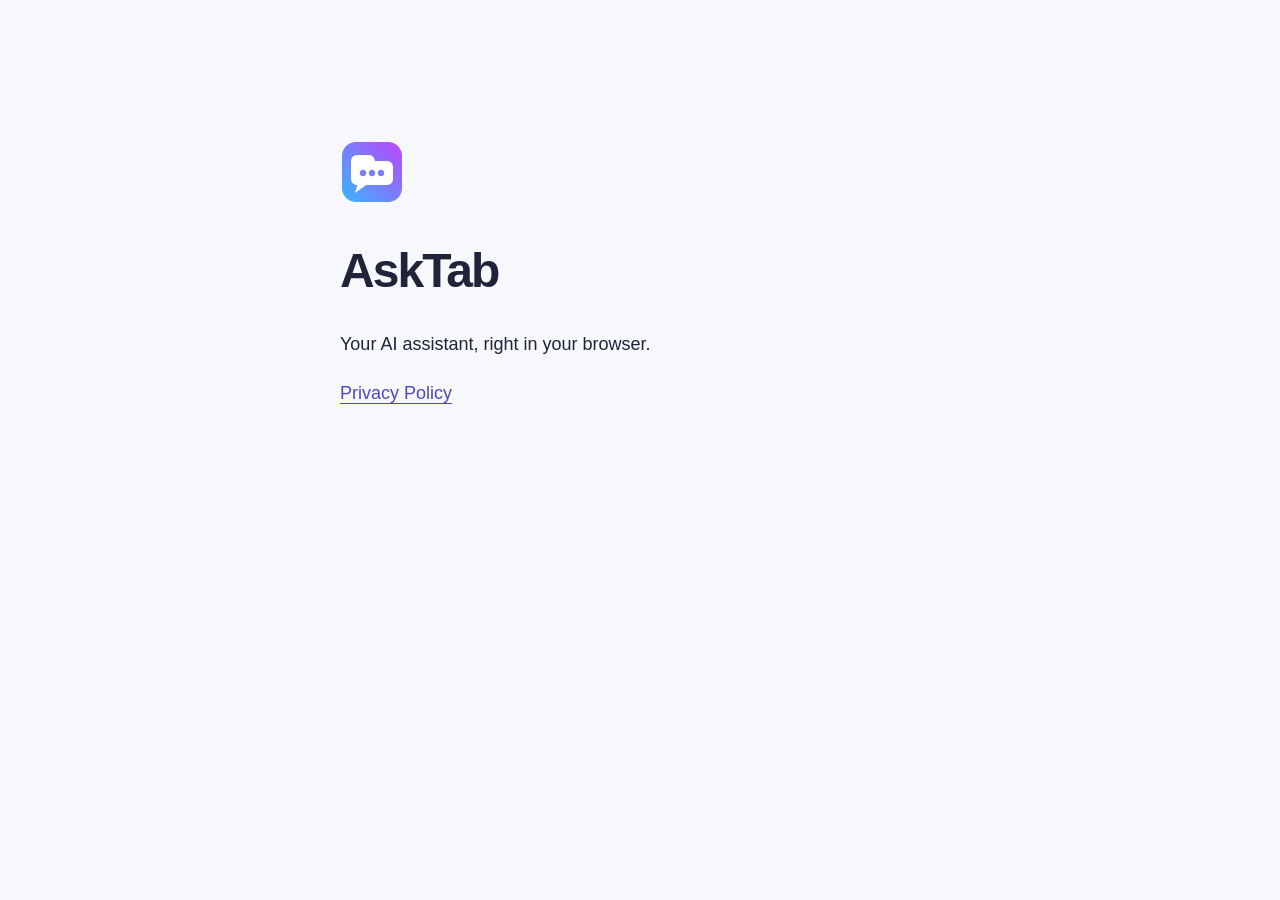
==== index.html @ 1a7e9421 "Publish AskTab privacy policy and public website" ====
<!doctype html>
<html lang="en">
<head>
  <meta charset="utf-8">
  <meta name="viewport" content="width=device-width, initial-scale=1">
  <title>AskTab</title>
  <style>
    body { margin: 0; font: 18px/1.7 -apple-system, BlinkMacSystemFont, "Segoe UI", sans-serif; background: #f7f8fc; color: #202339; }
    main { max-width: 600px; margin: 12vh auto; padding: 32px; }
    img { width: 64px; height: 64px; }
    h1 { font-size: 48px; letter-spacing: -.04em; margin: 16px 0 8px; }
    a { color: #4f46c7; text-underline-offset: .2em; }
  </style>
</head>
<body>
  <main>
    <img src="ask-tab/icon.png" alt="" width="64" height="64">
    <h1>AskTab</h1>
    <p>Your AI assistant, right in your browser.</p>
    <a href="ask-tab/privacy.html">Privacy Policy</a>
  </main>
</body>
</html>
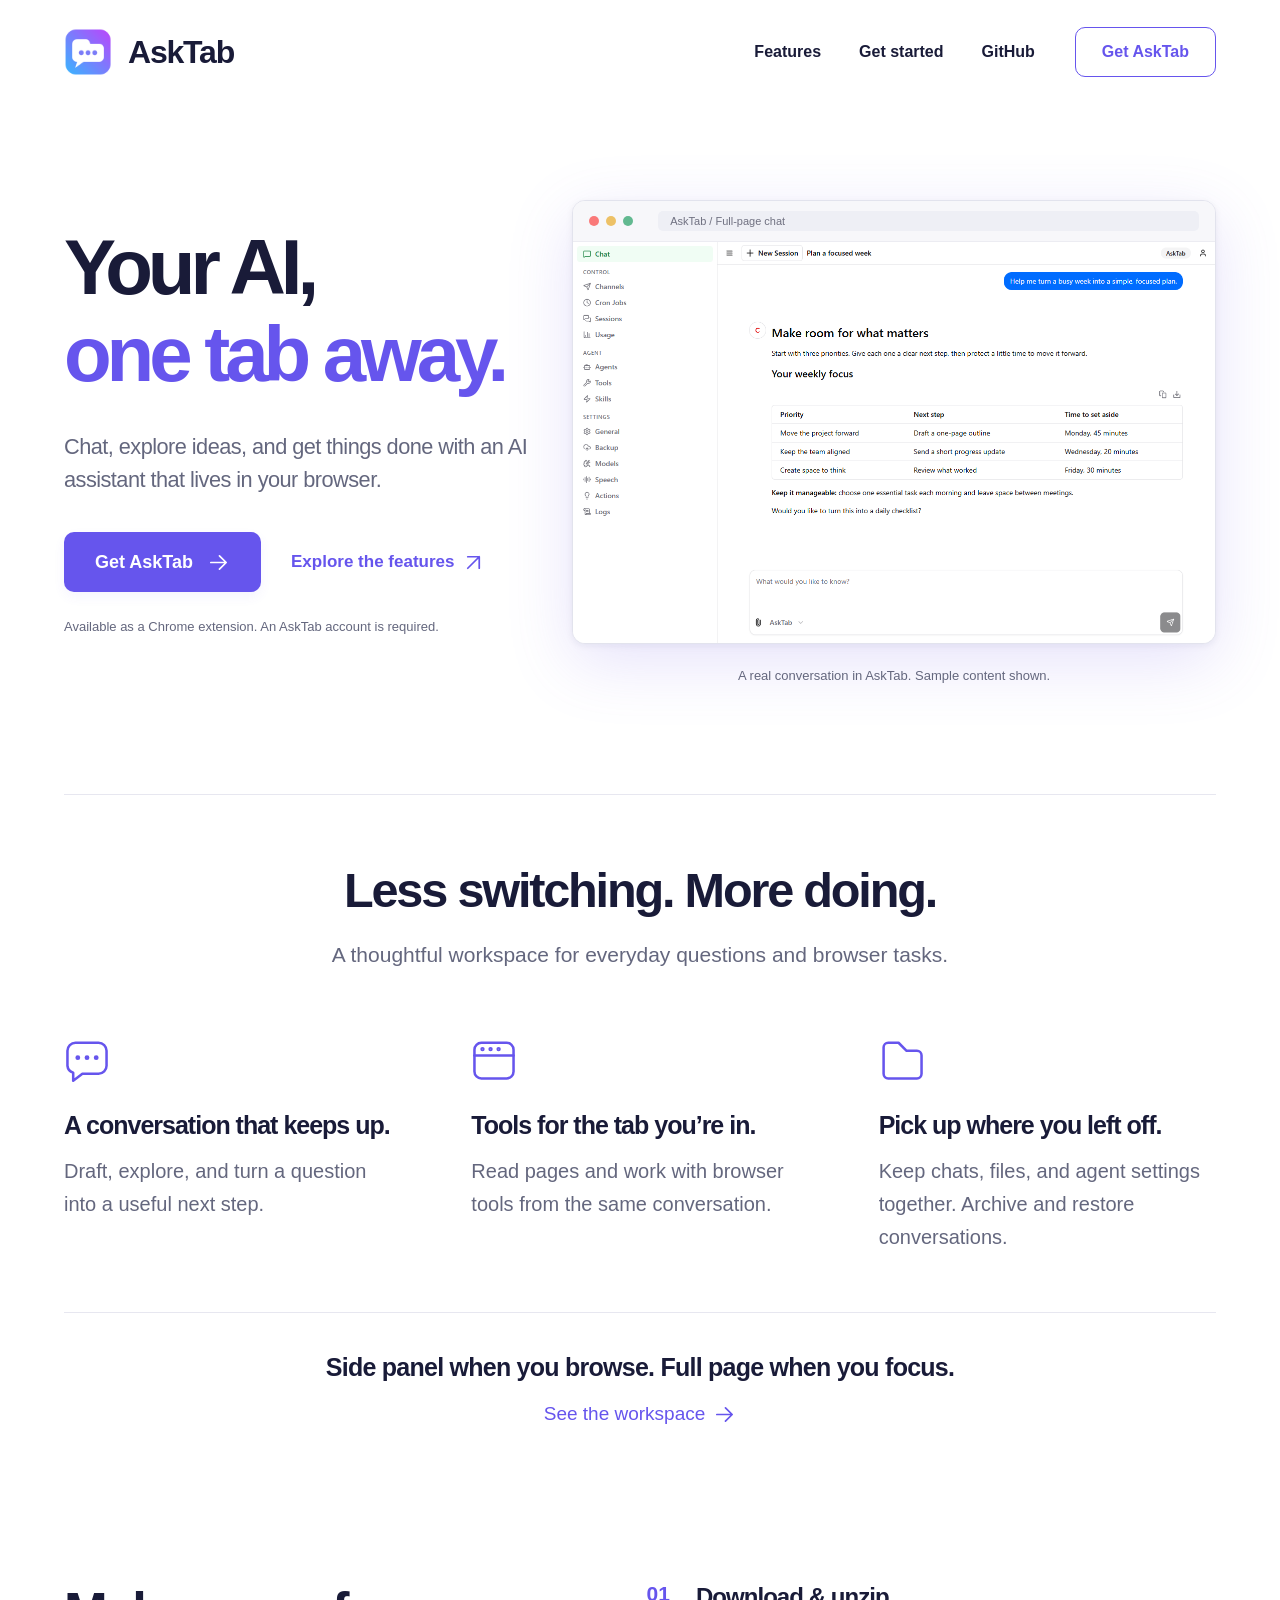
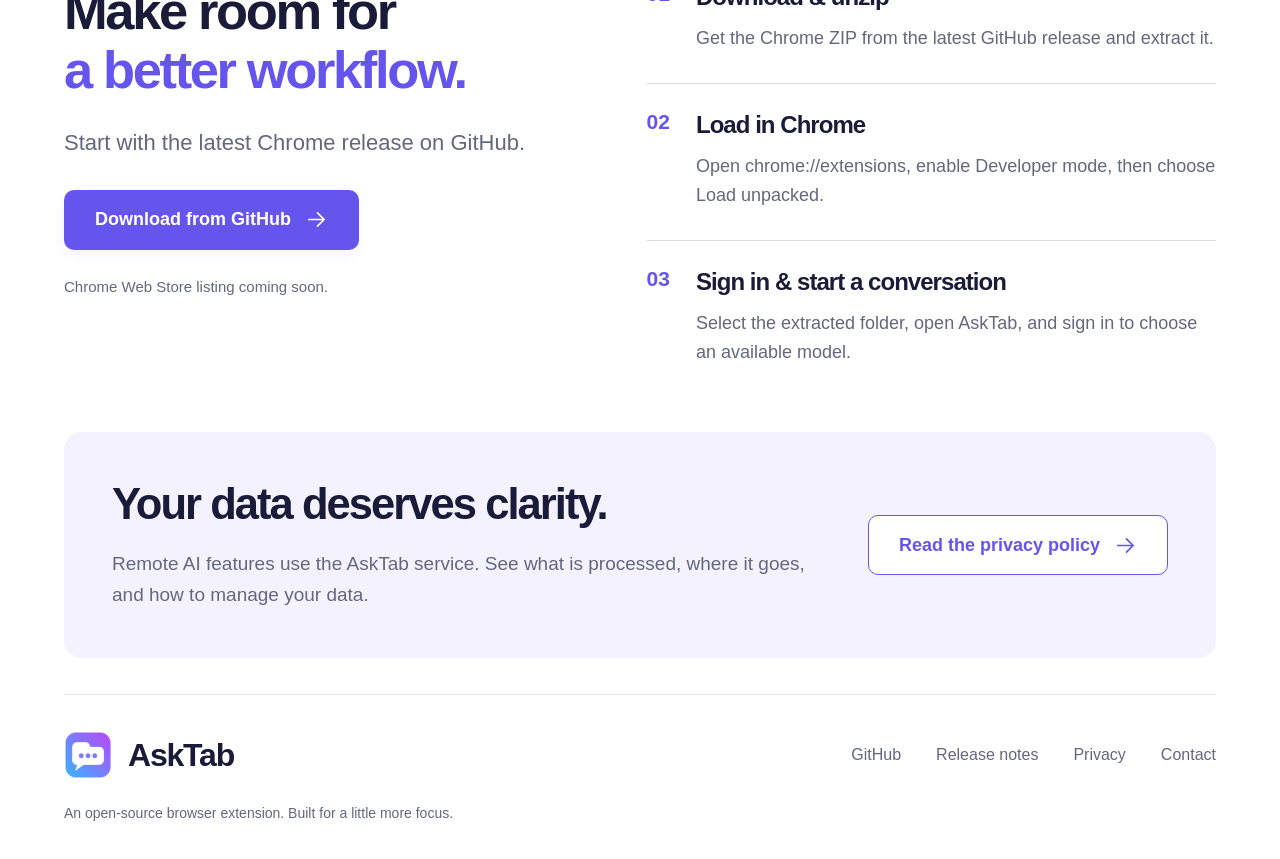
==== commit d183007f: "feat: launch AskTab product homepage" ====
--- a/index.html
+++ b/index.html
@@ -3,21 +3,114 @@
 <head>
   <meta charset="utf-8">
   <meta name="viewport" content="width=device-width, initial-scale=1">
-  <title>AskTab</title>
-  <style>
-    body { margin: 0; font: 18px/1.7 -apple-system, BlinkMacSystemFont, "Segoe UI", sans-serif; background: #f7f8fc; color: #202339; }
-    main { max-width: 600px; margin: 12vh auto; padding: 32px; }
-    img { width: 64px; height: 64px; }
-    h1 { font-size: 48px; letter-spacing: -.04em; margin: 16px 0 8px; }
-    a { color: #4f46c7; text-underline-offset: .2em; }
-  </style>
+  <meta name="description" content="AskTab brings AI chat, browser tools, and a thoughtful workspace into Chrome. Explore the open-source extension and get started with the latest release.">
+  <meta property="og:type" content="website">
+  <meta property="og:title" content="AskTab — Your AI, one tab away.">
+  <meta property="og:description" content="Chat, explore ideas, and get things done with an AI assistant that lives in your browser.">
+  <meta property="og:url" content="https://hicms.github.io/">
+  <meta property="og:image" content="https://hicms.github.io/assets/social/asktab.png">
+  <meta name="twitter:card" content="summary_large_image">
+  <meta name="theme-color" content="#ffffff">
+  <link rel="canonical" href="https://hicms.github.io/">
+  <link rel="icon" type="image/png" href="assets/brand/icon-128.png">
+  <link rel="stylesheet" href="assets/homepage.css">
+  <script src="assets/homepage.js" defer></script>
+  <title>AskTab — Your AI, one tab away.</title>
 </head>
 <body>
-  <main>
-    <img src="ask-tab/icon.png" alt="" width="64" height="64">
-    <h1>AskTab</h1>
-    <p>Your AI assistant, right in your browser.</p>
-    <a href="ask-tab/privacy.html">Privacy Policy</a>
+  <a class="skip-link" href="#main">Skip to content</a>
+  <svg class="svg-definitions" aria-hidden="true" xmlns="http://www.w3.org/2000/svg">
+    <defs>
+      <symbol id="arrow" viewBox="0 0 24 24"><path d="M4 12h15M13 5l7 7-7 7"/></symbol>
+      <symbol id="arrow-up" viewBox="0 0 24 24"><path d="M6 18 18 6M6 6h12v12"/></symbol>
+    </defs>
+  </svg>
+  <header class="header container">
+    <a class="brand" href="./" aria-label="AskTab home"><img src="assets/brand/icon-128.png" width="48" height="48" alt=""><span>AskTab</span></a>
+    <nav class="navigation" aria-label="Main navigation">
+      <a href="#features">Features</a>
+      <a href="#get-started">Get started</a>
+      <a href="https://github.com/hicms/ask-tab">GitHub</a>
+    </nav>
+    <a class="button button-outline header-action" href="#get-started">Get AskTab</a>
+  </header>
+  <main id="main">
+    <section class="hero container" aria-labelledby="hero-title">
+      <div class="hero-copy">
+        <h1 id="hero-title">Your AI,<br><span>one tab away.</span></h1>
+        <p class="hero-description">Chat, explore ideas, and get things done with an AI assistant that lives in your browser.</p>
+        <div class="hero-actions">
+          <a class="button button-primary" href="#get-started">Get AskTab <svg class="arrow" aria-hidden="true"><use href="#arrow"/></svg></a>
+          <a class="text-link" href="#features">Explore the features <svg class="arrow" aria-hidden="true"><use href="#arrow-up"/></svg></a>
+        </div>
+        <p class="hero-note">Available as a Chrome extension. An AskTab account is required.</p>
+      </div>
+      <figure class="product-preview">
+        <div class="browser-frame">
+          <div class="browser-bar" aria-hidden="true"><span class="window-dots"><i></i><i></i><i></i></span><span class="browser-title">AskTab / Full-page chat</span></div>
+          <img src="assets/screenshots/chat.png" alt="AskTab's full-page chat showing a sample weekly plan, browser tools, and the message composer." width="1280" height="800" fetchpriority="high">
+        </div>
+        <figcaption>A real conversation in AskTab. Sample content shown.</figcaption>
+      </figure>
+    </section>
+    <section class="features container" id="features" aria-labelledby="features-title">
+      <h2 id="features-title">Less switching. More doing.</h2>
+      <p class="section-intro">A thoughtful workspace for everyday questions and browser tasks.</p>
+      <div class="feature-columns">
+        <article>
+          <svg class="feature-icon" viewBox="0 0 40 40" fill="none" aria-hidden="true"><path d="M10 5h20a7 7 0 0 1 7 7v13a7 7 0 0 1-7 7H16L8 38v-7a7 7 0 0 1-5-6V12a7 7 0 0 1 7-7Z"/><circle cx="12" cy="18" r="1"/><circle cx="20" cy="18" r="1"/><circle cx="28" cy="18" r="1"/></svg>
+          <h3>A conversation that keeps up.</h3>
+          <p>Draft, explore, and turn a question into a useful next step.</p>
+        </article>
+        <article>
+          <svg class="feature-icon" viewBox="0 0 40 40" fill="none" aria-hidden="true"><rect x="3" y="5" width="34" height="31" rx="6"/><path d="M3 16h34"/><circle cx="10" cy="10.5" r=".8"/><circle cx="17" cy="10.5" r=".8"/><circle cx="24" cy="10.5" r=".8"/></svg>
+          <h3>Tools for the tab you’re in.</h3>
+          <p>Read pages and work with browser tools from the same conversation.</p>
+        </article>
+        <article>
+          <svg class="feature-icon" viewBox="0 0 40 40" fill="none" aria-hidden="true"><path d="M4 11V9a4 4 0 0 1 4-4h9l7 7h9a4 4 0 0 1 4 4v16a4 4 0 0 1-4 4H8a4 4 0 0 1-4-4Z"/></svg>
+          <h3>Pick up where you left off.</h3>
+          <p>Keep chats, files, and agent settings together. Archive and restore conversations.</p>
+        </article>
+      </div>
+      <div class="workspace-note">
+        <p>Side panel when you browse. Full page when you focus.</p>
+        <a class="text-link" id="workspace-preview" href="assets/screenshots/welcome.png">See the workspace <svg class="arrow" aria-hidden="true"><use href="#arrow"/></svg></a>
+      </div>
+    </section>
+    <section class="installation container" id="get-started" aria-labelledby="install-title">
+      <div class="installation-copy">
+        <h2 id="install-title">Make room for<br><span>a better workflow.</span></h2>
+        <p>Start with the latest Chrome release on GitHub.</p>
+        <a class="button button-primary" href="https://github.com/hicms/ask-tab/releases/latest">Download from GitHub <svg class="arrow" aria-hidden="true"><use href="#arrow"/></svg></a>
+        <p class="store-note">Chrome Web Store listing coming soon.</p>
+      </div>
+      <ol class="install-steps">
+        <li><span class="step-number" aria-hidden="true">01</span><div><h3>Download &amp; unzip</h3><p>Get the Chrome ZIP from the latest GitHub release and extract it.</p></div></li>
+        <li><span class="step-number" aria-hidden="true">02</span><div><h3>Load in Chrome</h3><p>Open <code>chrome://extensions</code>, enable Developer mode, then choose Load unpacked.</p></div></li>
+        <li><span class="step-number" aria-hidden="true">03</span><div><h3>Sign in &amp; start a conversation</h3><p>Select the extracted folder, open AskTab, and sign in to choose an available model.</p></div></li>
+      </ol>
+    </section>
+    <section class="privacy-band container" aria-labelledby="privacy-title">
+      <div><h2 id="privacy-title">Your data deserves clarity.</h2><p>Remote AI features use the AskTab service. See what is processed, where it goes, and how to manage your data.</p></div>
+      <a class="button button-outline" href="ask-tab/privacy.html">Read the privacy policy <svg class="arrow" aria-hidden="true"><use href="#arrow"/></svg></a>
+    </section>
   </main>
+  <footer class="footer container">
+    <div class="footer-top">
+      <a class="brand" href="./" aria-label="AskTab home"><img src="assets/brand/icon-128.png" width="48" height="48" alt=""><span>AskTab</span></a>
+      <nav class="footer-links" aria-label="Footer navigation">
+        <a href="https://github.com/hicms/ask-tab">GitHub</a>
+        <a href="https://github.com/hicms/ask-tab/releases">Release notes</a>
+        <a href="ask-tab/privacy.html">Privacy</a>
+        <a href="mailto:zj274072663@gmail.com">Contact</a>
+      </nav>
+    </div>
+    <p>An open-source browser extension. Built for a little more focus.</p>
+  </footer>
+  <dialog class="workspace-dialog" id="workspace-dialog" aria-labelledby="workspace-title">
+    <div class="dialog-heading"><div><h2 id="workspace-title">A little room to explore.</h2><p>AskTab’s actual welcome screen, with sample suggested actions.</p></div><button class="close-dialog" type="button" aria-label="Close workspace preview"><svg class="arrow" viewBox="0 0 24 24" aria-hidden="true"><path d="m6 6 12 12M18 6 6 18"/></svg></button></div>
+    <img src="assets/screenshots/welcome.png" alt="AskTab welcome screen with suggested actions for summarizing pages, drafting emails, explaining code, and organizing notes." width="1280" height="800" loading="lazy">
+  </dialog>
 </body>
 </html>
--- a/assets/homepage.css
+++ b/assets/homepage.css
@@ -0,0 +1,171 @@
+:root {
+  color-scheme: light;
+  --ink: #191b38;
+  --muted: #64677e;
+  --accent: #6655ed;
+  --accent-hover: #5140d4;
+  --line: #e7e7f0;
+  --lavender: #f4f2ff;
+  font-family: -apple-system, BlinkMacSystemFont, "Segoe UI", Arial, sans-serif;
+  color: var(--ink);
+  background: #fff;
+  font-synthesis: none;
+  -webkit-font-smoothing: antialiased;
+}
+* { box-sizing: border-box; }
+html { scroll-behavior: smooth; scroll-padding-top: 28px; }
+body { margin: 0; }
+a { color: inherit; text-decoration: none; }
+a, button { -webkit-tap-highlight-color: transparent; }
+a:focus-visible, button:focus-visible { outline: 3px solid #9488ff; outline-offset: 5px; }
+button { font: inherit; }
+img { max-width: 100%; height: auto; display: block; }
+figure { margin: 0; }
+p { line-height: 1.65; }
+.container { width: min(1440px, 90%); margin-inline: auto; }
+.skip-link { position: absolute; top: -80px; left: 20px; z-index: 5; background: white; padding: 12px 18px; border: 1px solid var(--line); }
+.skip-link:focus { top: 10px; }
+.svg-definitions { position: absolute; width: 0; height: 0; overflow: hidden; }
+.header { display: flex; align-items: center; gap: 40px; height: 104px; }
+.brand { display: inline-flex; align-items: center; gap: 16px; font-size: 32px; font-weight: 750; letter-spacing: -1.2px; white-space: nowrap; }
+.brand img { width: 48px; height: 48px; }
+.navigation { display: flex; align-items: center; gap: 38px; margin-left: auto; font-size: 16px; font-weight: 600; }
+.navigation a, .footer-links a { transition: color .15s ease; }
+.navigation a:hover, .footer-links a:hover { color: var(--accent); }
+.button { display: inline-flex; align-items: center; justify-content: center; gap: 14px; min-height: 60px; padding: 17px 30px; border: 1px solid transparent; border-radius: 10px; font-size: 18px; line-height: 1.25; font-weight: 600; transition: background .18s, border-color .18s, transform .18s; white-space: nowrap; }
+.button:hover { transform: translateY(-2px); }
+.button-primary { background: var(--accent); color: #fff; box-shadow: 0 5px 12px #6655ed10; }
+.button-primary:hover { background: var(--accent-hover); }
+.button-outline { background: #fff; border-color: var(--accent); color: var(--accent); }
+.button-outline:hover { background: var(--lavender); }
+.header-action { min-height: 50px; padding: 12px 26px; font-size: 16px; }
+.arrow { width: 23px; height: 23px; fill: none; stroke: currentColor; stroke-width: 1.8; stroke-linecap: round; stroke-linejoin: round; flex: 0 0 auto; }
+.hero { display: grid; grid-template-columns: minmax(0, .84fr) minmax(0, 1.16fr); gap: 42px; align-items: center; padding: 64px 0 76px; min-height: 690px; }
+.hero-copy { padding-bottom: 24px; }
+h1 { margin: 0; font-size: clamp(50px, 6.1vw, 96px); line-height: 1.12; letter-spacing: -.065em; font-weight: 750; }
+h1 span { color: var(--accent); white-space: nowrap; }
+.hero-description { max-width: 540px; font-size: clamp(18px, 1.7vw, 27px); color: var(--muted); line-height: 1.5; margin: 32px 0 36px; letter-spacing: -.025em; }
+.hero-actions { display: flex; align-items: center; gap: 30px; }
+.text-link { display: inline-flex; align-items: center; gap: 8px; color: var(--accent); font-size: 17px; font-weight: 600; line-height: 1.5; border: 0; padding: 0; background: none; cursor: pointer; }
+.text-link:hover { color: var(--accent-hover); }
+.hero-note { margin: 25px 0 0; color: var(--muted); font-size: 13px; line-height: 1.6; }
+.product-preview { position: relative; min-width: 0; }
+.browser-frame { border-radius: 13px; overflow: hidden; background: white; border: 1px solid #e2e3ed; box-shadow: 0 18px 65px #7866e830, 0 2px 7px #161c4010; }
+.browser-bar { display: flex; align-items: center; height: 41px; padding: 0 16px; gap: 25px; background: #f7f7fa; border-bottom: 1px solid #ececf2; }
+.window-dots { display: flex; gap: 7px; }
+.window-dots i { width: 10px; height: 10px; border-radius: 50%; background: #fa7979; }
+.window-dots i:nth-child(2) { background: #edc166; }
+.window-dots i:nth-child(3) { background: #62b990; }
+.browser-title { flex: 1; background: #eeeff5; border-radius: 5px; padding: 4px 12px; font-size: 11px; color: #707181; }
+.product-preview img { width: 100%; }
+figcaption { text-align: center; font-size: 13px; color: var(--muted); margin-top: 22px; line-height: 1.6; }
+.features { border-top: 1px solid var(--line); padding: 68px 0 0; }
+h2 { margin: 0; font-size: clamp(32px, 3.8vw, 58px); line-height: 1.13; letter-spacing: -.045em; font-weight: 750; }
+.features > h2, .section-intro { text-align: center; }
+.section-intro { color: var(--muted); font-size: 21px; margin: 20px 0 0; }
+.feature-columns { display: grid; grid-template-columns: repeat(3, minmax(0, 1fr)); gap: 70px; margin-top: 64px; }
+.feature-icon { width: 46px; height: 46px; color: var(--accent); stroke: currentColor; stroke-width: 2.2; stroke-linecap: round; stroke-linejoin: round; }
+h3 { font-size: 25px; font-weight: 700; letter-spacing: -.04em; line-height: 1.3; margin: 22px 0 14px; }
+.feature-columns p { font-size: 20px; line-height: 1.65; color: var(--muted); margin: 0; }
+.workspace-note { border-top: 1px solid var(--line); margin-top: 58px; padding: 34px 0 62px; text-align: center; }
+.workspace-note p { font-size: 25px; font-weight: 650; letter-spacing: -.03em; margin: 0 0 12px; }
+.workspace-note .text-link { font-weight: 500; font-size: 19px; }
+.installation { display: grid; grid-template-columns: minmax(0, 1fr) minmax(0, 1.1fr); gap: 65px; padding: 90px 0 66px; }
+.installation h2 { font-size: clamp(36px, 4.1vw, 61px); }
+.installation h2 span { color: var(--accent); }
+.installation-copy > p { font-size: 22px; color: var(--muted); margin: 26px 0 28px; }
+.installation-copy .store-note { font-size: 15px; margin-top: 25px; }
+.install-steps { list-style: none; padding: 0; margin: 0; }
+.install-steps li { display: flex; gap: 26px; padding: 25px 0 30px; border-top: 1px solid #dcdcE9; }
+.install-steps li:first-child { border: 0; padding-top: 0; }
+.install-steps li:last-child { padding-bottom: 0; }
+.step-number { font-size: 21px; font-weight: 550; color: var(--accent); padding-top: 1px; }
+.install-steps h3 { margin: 0 0 12px; font-size: 24px; }
+.install-steps p { font-size: 18px; color: var(--muted); margin: 0; line-height: 1.6; }
+code { font: inherit; overflow-wrap: anywhere; }
+.privacy-band { display: flex; align-items: center; justify-content: space-between; gap: 50px; background: var(--lavender); border-radius: 18px; padding: 48px; }
+.privacy-band h2 { font-size: clamp(30px, 3.4vw, 46px); }
+.privacy-band p { font-size: 19px; color: var(--muted); max-width: 780px; margin: 18px 0 0; }
+.privacy-band .button { flex: 0 0 auto; }
+.footer { border-top: 1px solid var(--line); margin-top: 36px; padding: 36px 0 34px; }
+.footer-top { display: flex; justify-content: space-between; align-items: center; gap: 30px; }
+.footer-links { display: flex; flex-wrap: wrap; gap: 35px; color: var(--muted); font-size: 16px; }
+.footer > p { font-size: 14px; color: var(--muted); margin: 23px 0 0; }
+.workspace-dialog { width: min(1200px, calc(100% - 32px)); max-height: calc(100dvh - 40px); padding: 24px; border: 1px solid var(--line); border-radius: 16px; background: #fff; color: var(--ink); overflow: auto; box-shadow: 0 24px 100px #11132835; }
+.workspace-dialog::backdrop { background: #16183175; backdrop-filter: blur(5px); }
+.dialog-heading { display: flex; align-items: flex-start; gap: 20px; justify-content: space-between; margin-bottom: 22px; }
+.dialog-heading h2 { font-size: 26px; }
+.dialog-heading p { font-size: 14px; color: var(--muted); margin: 9px 0 0; }
+.close-dialog { display: inline-flex; align-items: center; justify-content: center; width: 40px; height: 40px; border: 1px solid var(--line); border-radius: 50%; background: #fff; cursor: pointer; flex: 0 0 auto; color: var(--muted); }
+.close-dialog:hover { color: var(--accent); background: var(--lavender); }
+.workspace-dialog > img { border: 1px solid var(--line); border-radius: 8px; width: 100%; }
+body:has(dialog[open]) { overflow: hidden; }
+@media (max-width: 1100px) {
+  .header { gap: 26px; }
+  .navigation { gap: 24px; }
+  .hero { gap: 30px; min-height: 610px; }
+  h1 { font-size: clamp(42px, 5.9vw, 66px); }
+  .hero-actions { gap: 18px; flex-wrap: wrap; }
+  .hero-actions .button { min-height: 54px; padding: 15px 24px; }
+  .hero-actions .text-link { font-size: 15px; }
+  .hero-description { font-size: 20px; }
+  .feature-columns { gap: 30px; }
+  h3 { font-size: 22px; }
+  .feature-columns p { font-size: 18px; }
+  .installation { gap: 42px; }
+  .installation-copy > p { font-size: 20px; }
+  .privacy-band { gap: 32px; padding: 32px; }
+  .privacy-band p { font-size: 17px; }
+  .privacy-band .button { font-size: 16px; padding: 16px 20px; }
+}
+@media (max-width: 780px) {
+  .container { width: calc(100% - 40px); }
+  .header { height: auto; min-height: 88px; flex-wrap: wrap; gap: 18px; padding: 20px 0; }
+  .brand { font-size: 25px; gap: 10px; }
+  .brand img { width: 36px; height: 36px; }
+  .header-action { margin-left: auto; min-height: 44px; padding: 11px 19px; font-size: 14px; }
+  .navigation { order: 3; width: 100%; justify-content: center; gap: 32px; padding-top: 4px; font-size: 14px; }
+  .hero { grid-template-columns: 1fr; gap: 40px; padding: 38px 0 52px; min-height: auto; }
+  .hero-copy { padding: 0; }
+  h1 { font-size: clamp(43px, 10.7vw, 74px); }
+  .hero-description { font-size: 19px; max-width: 510px; margin: 24px 0 26px; }
+  .hero-actions { gap: 22px; }
+  .hero-note { font-size: 12px; margin-top: 21px; }
+  .browser-bar { height: 29px; padding: 0 10px; gap: 15px; }
+  .window-dots { gap: 4px; }
+  .window-dots i { width: 6px; height: 6px; }
+  .browser-title { font-size: 9px; padding: 2px 8px; }
+  figcaption { font-size: 11px; margin-top: 14px; }
+  .features { padding-top: 48px; }
+  h2 { font-size: 35px; }
+  .section-intro { font-size: 18px; }
+  .feature-columns { grid-template-columns: 1fr; gap: 38px; margin-top: 40px; }
+  .feature-icon { width: 36px; height: 36px; }
+  h3 { font-size: 23px; margin-top: 16px; }
+  .feature-columns p { max-width: 500px; }
+  .workspace-note { margin-top: 40px; padding: 28px 0 38px; }
+  .workspace-note p { font-size: 22px; }
+  .workspace-note .text-link { font-size: 17px; }
+  .installation { grid-template-columns: minmax(0, 1fr); gap: 40px; padding: 48px 0; }
+  .installation-copy .button { max-width: 100%; white-space: normal; text-align: left; }
+  .installation h2 { font-size: 39px; }
+  .installation-copy > p { font-size: 19px; margin: 22px 0; }
+  .installation-copy .store-note { font-size: 13px; }
+  .install-steps li { gap: 18px; padding: 23px 0; }
+  .install-steps h3 { font-size: 22px; }
+  .install-steps p { font-size: 17px; }
+  .privacy-band { flex-direction: column; align-items: flex-start; gap: 26px; padding: 28px 24px; }
+  .privacy-band h2 { font-size: 31px; }
+  .privacy-band .button { white-space: normal; text-align: left; justify-content: space-between; }
+  .footer { margin-top: 28px; padding-top: 26px; }
+  .footer-top { align-items: flex-start; flex-direction: column; gap: 25px; }
+  .footer-links { font-size: 14px; gap: 26px; }
+  .footer > p { font-size: 12px; }
+  .workspace-dialog { padding: 16px; }
+  .dialog-heading h2 { font-size: 23px; }
+  .dialog-heading p { font-size: 13px; }
+}
+@media (prefers-reduced-motion: reduce) {
+  html { scroll-behavior: auto; }
+  *, *::before, *::after { transition: none !important; animation: none !important; }
+}
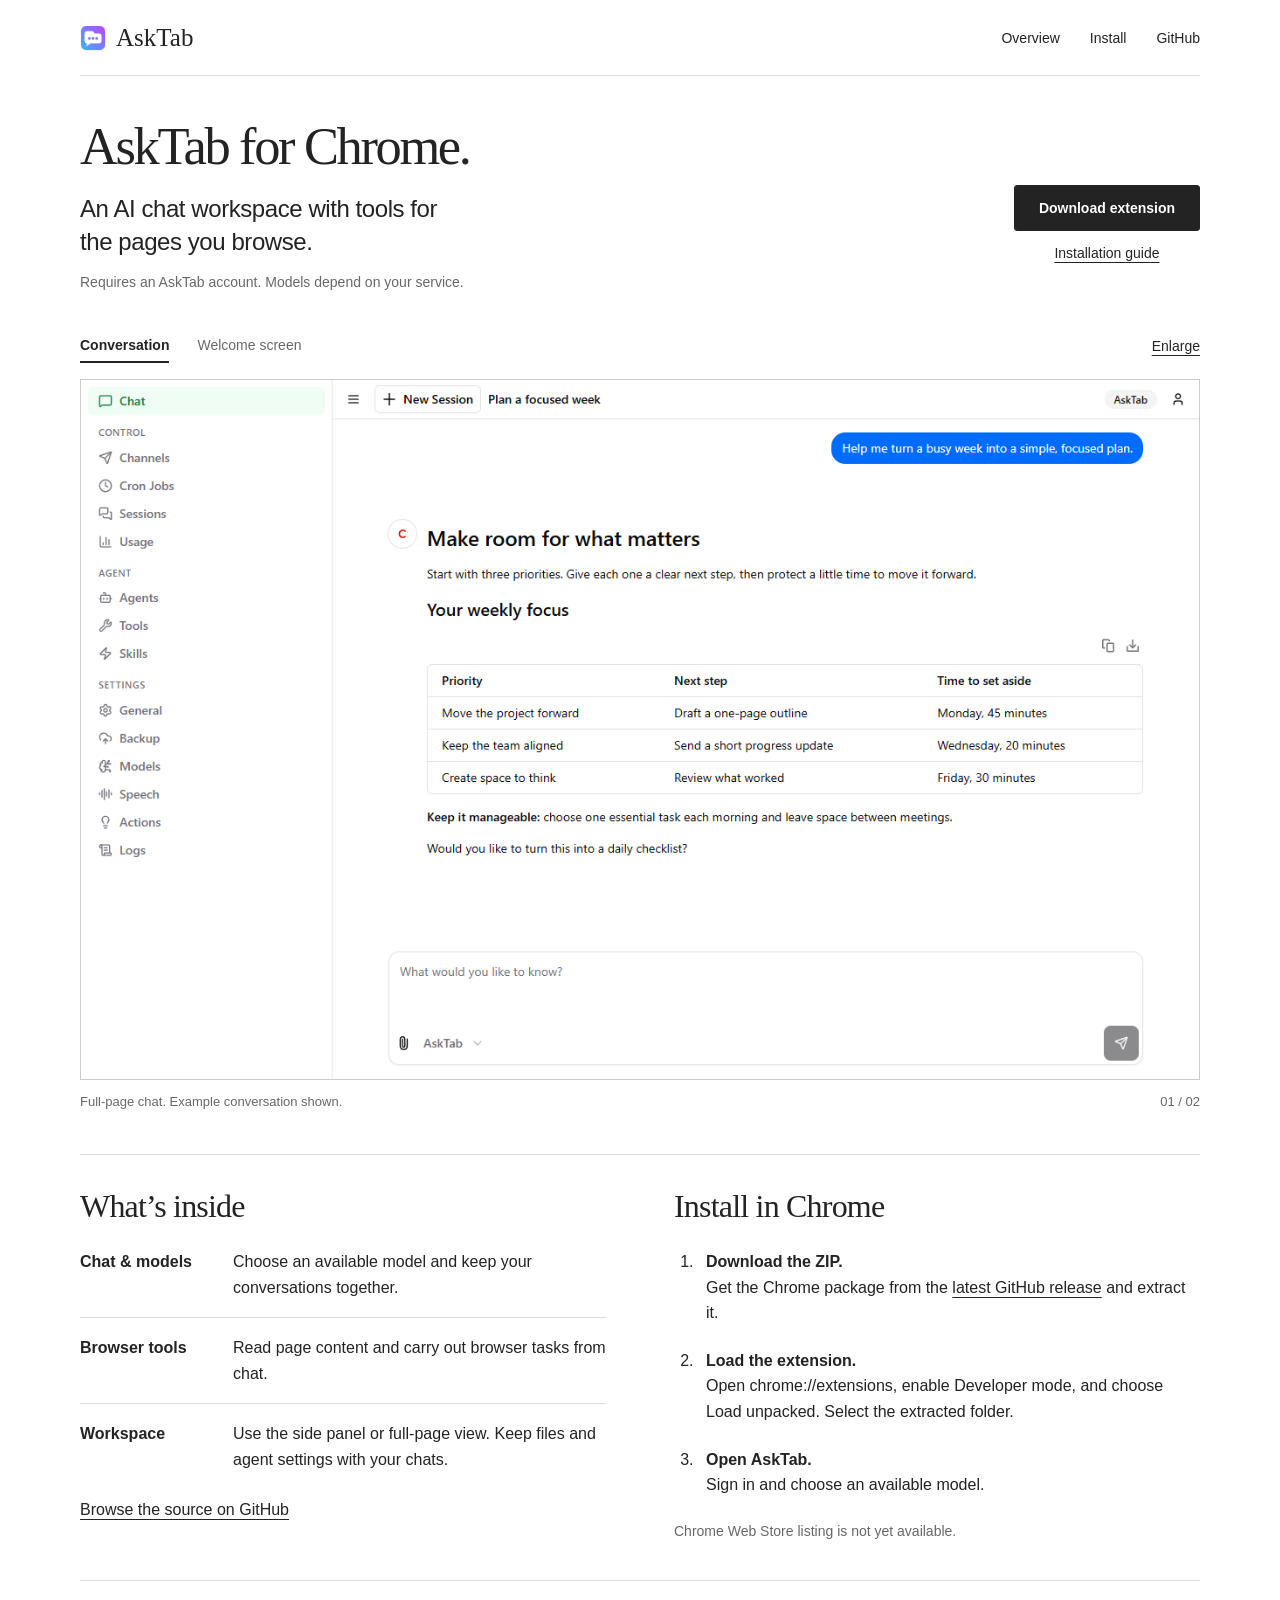
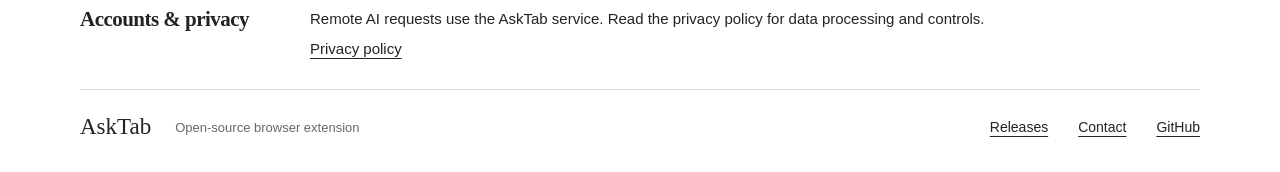
==== commit b67e08c0: "design: replace marketing layout with a restrained product page" ====
--- a/index.html
+++ b/index.html
@@ -3,114 +3,91 @@
 <head>
   <meta charset="utf-8">
   <meta name="viewport" content="width=device-width, initial-scale=1">
-  <meta name="description" content="AskTab brings AI chat, browser tools, and a thoughtful workspace into Chrome. Explore the open-source extension and get started with the latest release.">
+  <meta name="description" content="AskTab is an AI chat workspace with tools for the pages you browse. See the extension, read the installation guide, and download the latest Chrome release.">
   <meta property="og:type" content="website">
-  <meta property="og:title" content="AskTab — Your AI, one tab away.">
-  <meta property="og:description" content="Chat, explore ideas, and get things done with an AI assistant that lives in your browser.">
+  <meta property="og:title" content="AskTab for Chrome">
+  <meta property="og:description" content="An AI chat workspace with tools for the pages you browse.">
   <meta property="og:url" content="https://hicms.github.io/">
-  <meta property="og:image" content="https://hicms.github.io/assets/social/asktab.png">
+  <meta property="og:image" content="https://hicms.github.io/assets/screenshots/chat.png">
   <meta name="twitter:card" content="summary_large_image">
   <meta name="theme-color" content="#ffffff">
   <link rel="canonical" href="https://hicms.github.io/">
   <link rel="icon" type="image/png" href="assets/brand/icon-128.png">
   <link rel="stylesheet" href="assets/homepage.css">
   <script src="assets/homepage.js" defer></script>
-  <title>AskTab — Your AI, one tab away.</title>
+  <title>AskTab for Chrome</title>
 </head>
 <body>
   <a class="skip-link" href="#main">Skip to content</a>
-  <svg class="svg-definitions" aria-hidden="true" xmlns="http://www.w3.org/2000/svg">
-    <defs>
-      <symbol id="arrow" viewBox="0 0 24 24"><path d="M4 12h15M13 5l7 7-7 7"/></symbol>
-      <symbol id="arrow-up" viewBox="0 0 24 24"><path d="M6 18 18 6M6 6h12v12"/></symbol>
-    </defs>
-  </svg>
-  <header class="header container">
-    <a class="brand" href="./" aria-label="AskTab home"><img src="assets/brand/icon-128.png" width="48" height="48" alt=""><span>AskTab</span></a>
-    <nav class="navigation" aria-label="Main navigation">
-      <a href="#features">Features</a>
-      <a href="#get-started">Get started</a>
-      <a href="https://github.com/hicms/ask-tab">GitHub</a>
-    </nav>
-    <a class="button button-outline header-action" href="#get-started">Get AskTab</a>
-  </header>
-  <main id="main">
-    <section class="hero container" aria-labelledby="hero-title">
-      <div class="hero-copy">
-        <h1 id="hero-title">Your AI,<br><span>one tab away.</span></h1>
-        <p class="hero-description">Chat, explore ideas, and get things done with an AI assistant that lives in your browser.</p>
-        <div class="hero-actions">
-          <a class="button button-primary" href="#get-started">Get AskTab <svg class="arrow" aria-hidden="true"><use href="#arrow"/></svg></a>
-          <a class="text-link" href="#features">Explore the features <svg class="arrow" aria-hidden="true"><use href="#arrow-up"/></svg></a>
+  <div class="page">
+    <header class="header">
+      <a class="brand" href="./" aria-label="AskTab home"><img src="assets/brand/icon-128.png" width="26" height="26" alt="">AskTab</a>
+      <nav aria-label="Main navigation">
+        <a href="#overview">Overview</a>
+        <a href="#install">Install</a>
+        <a href="https://github.com/hicms/ask-tab">GitHub</a>
+      </nav>
+    </header>
+    <main id="main">
+      <section id="overview" aria-labelledby="page-title">
+        <div class="introduction">
+          <div>
+            <h1 id="page-title">AskTab for Chrome.</h1>
+            <p class="description">An AI chat workspace with tools for<br class="desktop-break"> the pages you browse.</p>
+            <p class="account-note">Requires an AskTab account. Models depend on your service.</p>
+          </div>
+          <div class="download">
+            <a class="button" href="https://github.com/hicms/ask-tab/releases/latest">Download extension</a>
+            <a href="#install">Installation guide</a>
+          </div>
         </div>
-        <p class="hero-note">Available as a Chrome extension. An AskTab account is required.</p>
+        <div class="gallery" aria-label="AskTab screenshots">
+          <div class="gallery-toolbar">
+            <div class="tabs" aria-label="Choose a screenshot">
+              <button type="button" id="conversation-tab" class="selected" aria-pressed="true" aria-controls="screen-panel" data-screen="conversation">Conversation</button>
+              <button type="button" id="welcome-tab" aria-pressed="false" aria-controls="screen-panel" data-screen="welcome">Welcome screen</button>
+            </div>
+            <a id="enlarge" href="assets/screenshots/chat.png">Enlarge</a>
+          </div>
+          <figure id="screen-panel" aria-label="Conversation screenshot">
+            <img id="screen-image" src="assets/screenshots/chat.png" width="1280" height="800" alt="AskTab full-page chat with an example weekly plan and browser tools." fetchpriority="high">
+            <figcaption><span id="screen-caption" aria-live="polite">Full-page chat. Example conversation shown.</span><span id="screen-count" aria-hidden="true">01 / 02</span></figcaption>
+          </figure>
+        </div>
+      </section>
+      <div class="details">
+        <section aria-labelledby="features-title">
+          <h2 id="features-title">What’s inside</h2>
+          <dl class="features">
+            <div><dt>Chat &amp; models</dt><dd>Choose an available model and keep your conversations together.</dd></div>
+            <div><dt>Browser tools</dt><dd>Read page content and carry out browser tasks from chat.</dd></div>
+            <div><dt>Workspace</dt><dd>Use the side panel or full-page view. Keep files and agent settings with your chats.</dd></div>
+          </dl>
+          <a href="https://github.com/hicms/ask-tab">Browse the source on GitHub</a>
+        </section>
+        <section id="install" aria-labelledby="install-title">
+          <h2 id="install-title">Install in Chrome</h2>
+          <ol class="steps">
+            <li><strong>Download the ZIP.</strong><p>Get the Chrome package from the <a href="https://github.com/hicms/ask-tab/releases/latest">latest GitHub release</a> and extract it.</p></li>
+            <li><strong>Load the extension.</strong><p>Open <code>chrome://extensions</code>, enable Developer mode, and choose Load unpacked. Select the extracted folder.</p></li>
+            <li><strong>Open AskTab.</strong><p>Sign in and choose an available model.</p></li>
+          </ol>
+          <p class="store-note">Chrome Web Store listing is not yet available.</p>
+        </section>
       </div>
-      <figure class="product-preview">
-        <div class="browser-frame">
-          <div class="browser-bar" aria-hidden="true"><span class="window-dots"><i></i><i></i><i></i></span><span class="browser-title">AskTab / Full-page chat</span></div>
-          <img src="assets/screenshots/chat.png" alt="AskTab's full-page chat showing a sample weekly plan, browser tools, and the message composer." width="1280" height="800" fetchpriority="high">
-        </div>
-        <figcaption>A real conversation in AskTab. Sample content shown.</figcaption>
-      </figure>
-    </section>
-    <section class="features container" id="features" aria-labelledby="features-title">
-      <h2 id="features-title">Less switching. More doing.</h2>
-      <p class="section-intro">A thoughtful workspace for everyday questions and browser tasks.</p>
-      <div class="feature-columns">
-        <article>
-          <svg class="feature-icon" viewBox="0 0 40 40" fill="none" aria-hidden="true"><path d="M10 5h20a7 7 0 0 1 7 7v13a7 7 0 0 1-7 7H16L8 38v-7a7 7 0 0 1-5-6V12a7 7 0 0 1 7-7Z"/><circle cx="12" cy="18" r="1"/><circle cx="20" cy="18" r="1"/><circle cx="28" cy="18" r="1"/></svg>
-          <h3>A conversation that keeps up.</h3>
-          <p>Draft, explore, and turn a question into a useful next step.</p>
-        </article>
-        <article>
-          <svg class="feature-icon" viewBox="0 0 40 40" fill="none" aria-hidden="true"><rect x="3" y="5" width="34" height="31" rx="6"/><path d="M3 16h34"/><circle cx="10" cy="10.5" r=".8"/><circle cx="17" cy="10.5" r=".8"/><circle cx="24" cy="10.5" r=".8"/></svg>
-          <h3>Tools for the tab you’re in.</h3>
-          <p>Read pages and work with browser tools from the same conversation.</p>
-        </article>
-        <article>
-          <svg class="feature-icon" viewBox="0 0 40 40" fill="none" aria-hidden="true"><path d="M4 11V9a4 4 0 0 1 4-4h9l7 7h9a4 4 0 0 1 4 4v16a4 4 0 0 1-4 4H8a4 4 0 0 1-4-4Z"/></svg>
-          <h3>Pick up where you left off.</h3>
-          <p>Keep chats, files, and agent settings together. Archive and restore conversations.</p>
-        </article>
-      </div>
-      <div class="workspace-note">
-        <p>Side panel when you browse. Full page when you focus.</p>
-        <a class="text-link" id="workspace-preview" href="assets/screenshots/welcome.png">See the workspace <svg class="arrow" aria-hidden="true"><use href="#arrow"/></svg></a>
-      </div>
-    </section>
-    <section class="installation container" id="get-started" aria-labelledby="install-title">
-      <div class="installation-copy">
-        <h2 id="install-title">Make room for<br><span>a better workflow.</span></h2>
-        <p>Start with the latest Chrome release on GitHub.</p>
-        <a class="button button-primary" href="https://github.com/hicms/ask-tab/releases/latest">Download from GitHub <svg class="arrow" aria-hidden="true"><use href="#arrow"/></svg></a>
-        <p class="store-note">Chrome Web Store listing coming soon.</p>
-      </div>
-      <ol class="install-steps">
-        <li><span class="step-number" aria-hidden="true">01</span><div><h3>Download &amp; unzip</h3><p>Get the Chrome ZIP from the latest GitHub release and extract it.</p></div></li>
-        <li><span class="step-number" aria-hidden="true">02</span><div><h3>Load in Chrome</h3><p>Open <code>chrome://extensions</code>, enable Developer mode, then choose Load unpacked.</p></div></li>
-        <li><span class="step-number" aria-hidden="true">03</span><div><h3>Sign in &amp; start a conversation</h3><p>Select the extracted folder, open AskTab, and sign in to choose an available model.</p></div></li>
-      </ol>
-    </section>
-    <section class="privacy-band container" aria-labelledby="privacy-title">
-      <div><h2 id="privacy-title">Your data deserves clarity.</h2><p>Remote AI features use the AskTab service. See what is processed, where it goes, and how to manage your data.</p></div>
-      <a class="button button-outline" href="ask-tab/privacy.html">Read the privacy policy <svg class="arrow" aria-hidden="true"><use href="#arrow"/></svg></a>
-    </section>
-  </main>
-  <footer class="footer container">
-    <div class="footer-top">
-      <a class="brand" href="./" aria-label="AskTab home"><img src="assets/brand/icon-128.png" width="48" height="48" alt=""><span>AskTab</span></a>
-      <nav class="footer-links" aria-label="Footer navigation">
-        <a href="https://github.com/hicms/ask-tab">GitHub</a>
-        <a href="https://github.com/hicms/ask-tab/releases">Release notes</a>
-        <a href="ask-tab/privacy.html">Privacy</a>
-        <a href="mailto:zj274072663@gmail.com">Contact</a>
-      </nav>
-    </div>
-    <p>An open-source browser extension. Built for a little more focus.</p>
-  </footer>
-  <dialog class="workspace-dialog" id="workspace-dialog" aria-labelledby="workspace-title">
-    <div class="dialog-heading"><div><h2 id="workspace-title">A little room to explore.</h2><p>AskTab’s actual welcome screen, with sample suggested actions.</p></div><button class="close-dialog" type="button" aria-label="Close workspace preview"><svg class="arrow" viewBox="0 0 24 24" aria-hidden="true"><path d="m6 6 12 12M18 6 6 18"/></svg></button></div>
-    <img src="assets/screenshots/welcome.png" alt="AskTab welcome screen with suggested actions for summarizing pages, drafting emails, explaining code, and organizing notes." width="1280" height="800" loading="lazy">
+      <section class="privacy" aria-labelledby="privacy-title">
+        <h2 id="privacy-title">Accounts &amp; privacy</h2>
+        <div><p>Remote AI requests use the AskTab service. Read the privacy policy for data processing and controls.</p><a href="ask-tab/privacy.html">Privacy policy</a></div>
+      </section>
+    </main>
+    <footer>
+      <div class="footer-brand"><a href="./">AskTab</a><span>Open-source browser extension</span></div>
+      <nav aria-label="Footer navigation"><a href="https://github.com/hicms/ask-tab/releases">Releases</a><a href="mailto:zj274072663@gmail.com">Contact</a><a href="https://github.com/hicms/ask-tab">GitHub</a></nav>
+    </footer>
+  </div>
+  <dialog id="screen-dialog" aria-labelledby="preview-title">
+    <div class="dialog-heading"><h2 id="preview-title">Screen preview</h2><button type="button" id="close-preview">Close</button></div>
+    <img id="preview-image" src="assets/screenshots/chat.png" width="1280" height="800" alt="AskTab full-page chat with an example weekly plan and browser tools." loading="lazy">
   </dialog>
 </body>
 </html>
--- a/assets/homepage.css
+++ b/assets/homepage.css
@@ -1,11 +1,8 @@
 :root {
   color-scheme: light;
-  --ink: #191b38;
-  --muted: #64677e;
-  --accent: #6655ed;
-  --accent-hover: #5140d4;
-  --line: #e7e7f0;
-  --lavender: #f4f2ff;
+  --ink: #232323;
+  --muted: #686868;
+  --rule: #dedede;
   font-family: -apple-system, BlinkMacSystemFont, "Segoe UI", Arial, sans-serif;
   color: var(--ink);
   background: #fff;
@@ -13,159 +10,97 @@
   -webkit-font-smoothing: antialiased;
 }
 * { box-sizing: border-box; }
-html { scroll-behavior: smooth; scroll-padding-top: 28px; }
 body { margin: 0; }
-a { color: inherit; text-decoration: none; }
-a, button { -webkit-tap-highlight-color: transparent; }
-a:focus-visible, button:focus-visible { outline: 3px solid #9488ff; outline-offset: 5px; }
-button { font: inherit; }
-img { max-width: 100%; height: auto; display: block; }
+html { scroll-padding-top: 24px; }
+a { color: inherit; text-underline-offset: 4px; text-decoration-thickness: 1px; }
+a:hover { color: #666; }
+a:focus-visible, button:focus-visible { outline: 2px solid #232323; outline-offset: 5px; }
+button { font: inherit; color: inherit; cursor: pointer; }
+img { display: block; max-width: 100%; height: auto; }
+p { margin: 0; line-height: 1.6; }
+.page { width: min(1120px, calc(100% - 64px)); margin-inline: auto; }
+.skip-link { position: absolute; left: 16px; top: -80px; padding: 12px; background: #fff; z-index: 5; }
+.skip-link:focus { top: 10px; }
+.header { min-height: 76px; display: flex; align-items: center; justify-content: space-between; gap: 24px; border-bottom: 1px solid var(--rule); }
+.brand { display: flex; align-items: center; gap: 10px; font: 25px Georgia, "Times New Roman", serif; text-decoration: none; }
+.brand img { width: 26px; height: 26px; }
+nav { display: flex; gap: 30px; font-size: 14px; }
+.header nav a { text-decoration: none; padding-block: 10px; }
+.header nav a:hover { text-decoration: underline; }
+.introduction { display: flex; justify-content: space-between; align-items: center; gap: 32px; padding: 42px 0 36px; }
+h1, h2 { font-family: Georgia, "Times New Roman", serif; font-weight: 400; }
+h1 { margin: 0 0 16px; font-size: clamp(38px, 4.1vw, 60px); letter-spacing: -.045em; line-height: 1.1; }
+.description { font-size: 24px; line-height: 1.4; letter-spacing: -.018em; }
+.account-note { margin-top: 12px; color: var(--muted); font-size: 14px; }
+.download { display: flex; flex-direction: column; align-items: center; flex-shrink: 0; gap: 14px; font-size: 14px; padding-top: 35px; }
+.button { display: inline-flex; justify-content: center; align-items: center; min-height: 46px; padding: 12px 24px; background: var(--ink); color: #fff; border: 1px solid var(--ink); border-radius: 3px; text-decoration: none; font-weight: 600; }
+.button:hover { background: #444; color: #fff; }
+.gallery-toolbar { display: flex; justify-content: space-between; align-items: center; gap: 20px; margin-bottom: 16px; font-size: 14px; }
+.tabs { display: flex; gap: 28px; }
+.tabs button { border: 0; border-bottom: 2px solid transparent; background: none; padding: 8px 0; color: var(--muted); font-size: 14px; }
+.tabs button.selected { border-bottom-color: var(--ink); color: var(--ink); font-weight: 600; }
 figure { margin: 0; }
-p { line-height: 1.65; }
-.container { width: min(1440px, 90%); margin-inline: auto; }
-.skip-link { position: absolute; top: -80px; left: 20px; z-index: 5; background: white; padding: 12px 18px; border: 1px solid var(--line); }
-.skip-link:focus { top: 10px; }
-.svg-definitions { position: absolute; width: 0; height: 0; overflow: hidden; }
-.header { display: flex; align-items: center; gap: 40px; height: 104px; }
-.brand { display: inline-flex; align-items: center; gap: 16px; font-size: 32px; font-weight: 750; letter-spacing: -1.2px; white-space: nowrap; }
-.brand img { width: 48px; height: 48px; }
-.navigation { display: flex; align-items: center; gap: 38px; margin-left: auto; font-size: 16px; font-weight: 600; }
-.navigation a, .footer-links a { transition: color .15s ease; }
-.navigation a:hover, .footer-links a:hover { color: var(--accent); }
-.button { display: inline-flex; align-items: center; justify-content: center; gap: 14px; min-height: 60px; padding: 17px 30px; border: 1px solid transparent; border-radius: 10px; font-size: 18px; line-height: 1.25; font-weight: 600; transition: background .18s, border-color .18s, transform .18s; white-space: nowrap; }
-.button:hover { transform: translateY(-2px); }
-.button-primary { background: var(--accent); color: #fff; box-shadow: 0 5px 12px #6655ed10; }
-.button-primary:hover { background: var(--accent-hover); }
-.button-outline { background: #fff; border-color: var(--accent); color: var(--accent); }
-.button-outline:hover { background: var(--lavender); }
-.header-action { min-height: 50px; padding: 12px 26px; font-size: 16px; }
-.arrow { width: 23px; height: 23px; fill: none; stroke: currentColor; stroke-width: 1.8; stroke-linecap: round; stroke-linejoin: round; flex: 0 0 auto; }
-.hero { display: grid; grid-template-columns: minmax(0, .84fr) minmax(0, 1.16fr); gap: 42px; align-items: center; padding: 64px 0 76px; min-height: 690px; }
-.hero-copy { padding-bottom: 24px; }
-h1 { margin: 0; font-size: clamp(50px, 6.1vw, 96px); line-height: 1.12; letter-spacing: -.065em; font-weight: 750; }
-h1 span { color: var(--accent); white-space: nowrap; }
-.hero-description { max-width: 540px; font-size: clamp(18px, 1.7vw, 27px); color: var(--muted); line-height: 1.5; margin: 32px 0 36px; letter-spacing: -.025em; }
-.hero-actions { display: flex; align-items: center; gap: 30px; }
-.text-link { display: inline-flex; align-items: center; gap: 8px; color: var(--accent); font-size: 17px; font-weight: 600; line-height: 1.5; border: 0; padding: 0; background: none; cursor: pointer; }
-.text-link:hover { color: var(--accent-hover); }
-.hero-note { margin: 25px 0 0; color: var(--muted); font-size: 13px; line-height: 1.6; }
-.product-preview { position: relative; min-width: 0; }
-.browser-frame { border-radius: 13px; overflow: hidden; background: white; border: 1px solid #e2e3ed; box-shadow: 0 18px 65px #7866e830, 0 2px 7px #161c4010; }
-.browser-bar { display: flex; align-items: center; height: 41px; padding: 0 16px; gap: 25px; background: #f7f7fa; border-bottom: 1px solid #ececf2; }
-.window-dots { display: flex; gap: 7px; }
-.window-dots i { width: 10px; height: 10px; border-radius: 50%; background: #fa7979; }
-.window-dots i:nth-child(2) { background: #edc166; }
-.window-dots i:nth-child(3) { background: #62b990; }
-.browser-title { flex: 1; background: #eeeff5; border-radius: 5px; padding: 4px 12px; font-size: 11px; color: #707181; }
-.product-preview img { width: 100%; }
-figcaption { text-align: center; font-size: 13px; color: var(--muted); margin-top: 22px; line-height: 1.6; }
-.features { border-top: 1px solid var(--line); padding: 68px 0 0; }
-h2 { margin: 0; font-size: clamp(32px, 3.8vw, 58px); line-height: 1.13; letter-spacing: -.045em; font-weight: 750; }
-.features > h2, .section-intro { text-align: center; }
-.section-intro { color: var(--muted); font-size: 21px; margin: 20px 0 0; }
-.feature-columns { display: grid; grid-template-columns: repeat(3, minmax(0, 1fr)); gap: 70px; margin-top: 64px; }
-.feature-icon { width: 46px; height: 46px; color: var(--accent); stroke: currentColor; stroke-width: 2.2; stroke-linecap: round; stroke-linejoin: round; }
-h3 { font-size: 25px; font-weight: 700; letter-spacing: -.04em; line-height: 1.3; margin: 22px 0 14px; }
-.feature-columns p { font-size: 20px; line-height: 1.65; color: var(--muted); margin: 0; }
-.workspace-note { border-top: 1px solid var(--line); margin-top: 58px; padding: 34px 0 62px; text-align: center; }
-.workspace-note p { font-size: 25px; font-weight: 650; letter-spacing: -.03em; margin: 0 0 12px; }
-.workspace-note .text-link { font-weight: 500; font-size: 19px; }
-.installation { display: grid; grid-template-columns: minmax(0, 1fr) minmax(0, 1.1fr); gap: 65px; padding: 90px 0 66px; }
-.installation h2 { font-size: clamp(36px, 4.1vw, 61px); }
-.installation h2 span { color: var(--accent); }
-.installation-copy > p { font-size: 22px; color: var(--muted); margin: 26px 0 28px; }
-.installation-copy .store-note { font-size: 15px; margin-top: 25px; }
-.install-steps { list-style: none; padding: 0; margin: 0; }
-.install-steps li { display: flex; gap: 26px; padding: 25px 0 30px; border-top: 1px solid #dcdcE9; }
-.install-steps li:first-child { border: 0; padding-top: 0; }
-.install-steps li:last-child { padding-bottom: 0; }
-.step-number { font-size: 21px; font-weight: 550; color: var(--accent); padding-top: 1px; }
-.install-steps h3 { margin: 0 0 12px; font-size: 24px; }
-.install-steps p { font-size: 18px; color: var(--muted); margin: 0; line-height: 1.6; }
+#screen-image { width: 100%; border: 1px solid #ccc; }
+figcaption { display: flex; justify-content: space-between; align-items: flex-start; gap: 24px; font-size: 13px; line-height: 1.5; margin-top: 12px; color: var(--muted); }
+#screen-count { white-space: nowrap; }
+.details { display: grid; grid-template-columns: minmax(0, 1fr) minmax(0, 1fr); gap: 68px; border-top: 1px solid var(--rule); margin-top: 42px; padding: 32px 0 38px; font-size: 16px; line-height: 1.6; }
+h2 { margin: 0 0 24px; font-size: 32px; line-height: 1.2; letter-spacing: -.025em; }
+.features { margin: 0 0 24px; }
+.features > div { display: grid; grid-template-columns: 135px minmax(0, 1fr); gap: 18px; padding: 17px 0; border-bottom: 1px solid var(--rule); }
+.features > div:first-child { padding-top: 0; }
+.features > div:last-child { border-bottom: 0; padding-bottom: 0; }
+dt { font-weight: 600; }
+dd { margin: 0; }
+.steps { padding-left: 24px; margin: 0; }
+.steps li { padding-left: 8px; margin-bottom: 22px; }
+.steps strong { font-weight: 600; }
 code { font: inherit; overflow-wrap: anywhere; }
-.privacy-band { display: flex; align-items: center; justify-content: space-between; gap: 50px; background: var(--lavender); border-radius: 18px; padding: 48px; }
-.privacy-band h2 { font-size: clamp(30px, 3.4vw, 46px); }
-.privacy-band p { font-size: 19px; color: var(--muted); max-width: 780px; margin: 18px 0 0; }
-.privacy-band .button { flex: 0 0 auto; }
-.footer { border-top: 1px solid var(--line); margin-top: 36px; padding: 36px 0 34px; }
-.footer-top { display: flex; justify-content: space-between; align-items: center; gap: 30px; }
-.footer-links { display: flex; flex-wrap: wrap; gap: 35px; color: var(--muted); font-size: 16px; }
-.footer > p { font-size: 14px; color: var(--muted); margin: 23px 0 0; }
-.workspace-dialog { width: min(1200px, calc(100% - 32px)); max-height: calc(100dvh - 40px); padding: 24px; border: 1px solid var(--line); border-radius: 16px; background: #fff; color: var(--ink); overflow: auto; box-shadow: 0 24px 100px #11132835; }
-.workspace-dialog::backdrop { background: #16183175; backdrop-filter: blur(5px); }
-.dialog-heading { display: flex; align-items: flex-start; gap: 20px; justify-content: space-between; margin-bottom: 22px; }
-.dialog-heading h2 { font-size: 26px; }
-.dialog-heading p { font-size: 14px; color: var(--muted); margin: 9px 0 0; }
-.close-dialog { display: inline-flex; align-items: center; justify-content: center; width: 40px; height: 40px; border: 1px solid var(--line); border-radius: 50%; background: #fff; cursor: pointer; flex: 0 0 auto; color: var(--muted); }
-.close-dialog:hover { color: var(--accent); background: var(--lavender); }
-.workspace-dialog > img { border: 1px solid var(--line); border-radius: 8px; width: 100%; }
+.store-note { font-size: 14px; color: var(--muted); }
+.privacy { display: grid; grid-template-columns: 200px minmax(0, 1fr); gap: 30px; border-top: 1px solid var(--rule); padding: 26px 0 28px; font-size: 15px; line-height: 1.6; }
+.privacy h2 { font-size: 21px; font-weight: 600; margin: 0; }
+.privacy p { margin-bottom: 6px; }
+footer { display: flex; align-items: center; justify-content: space-between; gap: 24px; border-top: 1px solid var(--rule); padding: 24px 0 32px; }
+.footer-brand { display: flex; align-items: center; gap: 24px; }
+.footer-brand a { font: 23px Georgia, "Times New Roman", serif; text-decoration: none; }
+.footer-brand span { color: var(--muted); font-size: 13px; }
+#screen-dialog { width: min(1320px, calc(100% - 32px)); max-height: calc(100dvh - 32px); padding: 20px; border: 1px solid #bbb; border-radius: 4px; color: var(--ink); background: white; overflow: auto; }
+#screen-dialog::backdrop { background: #0009; }
+.dialog-heading { display: flex; align-items: center; justify-content: space-between; gap: 20px; margin-bottom: 18px; }
+.dialog-heading h2 { font-size: 24px; margin: 0; }
+#close-preview { padding: 8px 12px; border: 1px solid #ccc; border-radius: 3px; background: #fff; }
+#close-preview:hover { background: #eee; }
+#preview-image { width: 100%; border: 1px solid var(--rule); }
 body:has(dialog[open]) { overflow: hidden; }
-@media (max-width: 1100px) {
-  .header { gap: 26px; }
-  .navigation { gap: 24px; }
-  .hero { gap: 30px; min-height: 610px; }
-  h1 { font-size: clamp(42px, 5.9vw, 66px); }
-  .hero-actions { gap: 18px; flex-wrap: wrap; }
-  .hero-actions .button { min-height: 54px; padding: 15px 24px; }
-  .hero-actions .text-link { font-size: 15px; }
-  .hero-description { font-size: 20px; }
-  .feature-columns { gap: 30px; }
-  h3 { font-size: 22px; }
-  .feature-columns p { font-size: 18px; }
-  .installation { gap: 42px; }
-  .installation-copy > p { font-size: 20px; }
-  .privacy-band { gap: 32px; padding: 32px; }
-  .privacy-band p { font-size: 17px; }
-  .privacy-band .button { font-size: 16px; padding: 16px 20px; }
+@media (max-width: 900px) {
+  .introduction { align-items: flex-start; }
+  .description { font-size: 20px; }
+  .desktop-break { display: none; }
+  .download { padding-top: 8px; }
+  .details { gap: 36px; }
+  .features > div { grid-template-columns: 1fr; gap: 5px; }
+  .footer-brand { align-items: flex-start; flex-direction: column; gap: 7px; }
 }
-@media (max-width: 780px) {
-  .container { width: calc(100% - 40px); }
-  .header { height: auto; min-height: 88px; flex-wrap: wrap; gap: 18px; padding: 20px 0; }
-  .brand { font-size: 25px; gap: 10px; }
-  .brand img { width: 36px; height: 36px; }
-  .header-action { margin-left: auto; min-height: 44px; padding: 11px 19px; font-size: 14px; }
-  .navigation { order: 3; width: 100%; justify-content: center; gap: 32px; padding-top: 4px; font-size: 14px; }
-  .hero { grid-template-columns: 1fr; gap: 40px; padding: 38px 0 52px; min-height: auto; }
-  .hero-copy { padding: 0; }
-  h1 { font-size: clamp(43px, 10.7vw, 74px); }
-  .hero-description { font-size: 19px; max-width: 510px; margin: 24px 0 26px; }
-  .hero-actions { gap: 22px; }
-  .hero-note { font-size: 12px; margin-top: 21px; }
-  .browser-bar { height: 29px; padding: 0 10px; gap: 15px; }
-  .window-dots { gap: 4px; }
-  .window-dots i { width: 6px; height: 6px; }
-  .browser-title { font-size: 9px; padding: 2px 8px; }
-  figcaption { font-size: 11px; margin-top: 14px; }
-  .features { padding-top: 48px; }
-  h2 { font-size: 35px; }
-  .section-intro { font-size: 18px; }
-  .feature-columns { grid-template-columns: 1fr; gap: 38px; margin-top: 40px; }
-  .feature-icon { width: 36px; height: 36px; }
-  h3 { font-size: 23px; margin-top: 16px; }
-  .feature-columns p { max-width: 500px; }
-  .workspace-note { margin-top: 40px; padding: 28px 0 38px; }
-  .workspace-note p { font-size: 22px; }
-  .workspace-note .text-link { font-size: 17px; }
-  .installation { grid-template-columns: minmax(0, 1fr); gap: 40px; padding: 48px 0; }
-  .installation-copy .button { max-width: 100%; white-space: normal; text-align: left; }
-  .installation h2 { font-size: 39px; }
-  .installation-copy > p { font-size: 19px; margin: 22px 0; }
-  .installation-copy .store-note { font-size: 13px; }
-  .install-steps li { gap: 18px; padding: 23px 0; }
-  .install-steps h3 { font-size: 22px; }
-  .install-steps p { font-size: 17px; }
-  .privacy-band { flex-direction: column; align-items: flex-start; gap: 26px; padding: 28px 24px; }
-  .privacy-band h2 { font-size: 31px; }
-  .privacy-band .button { white-space: normal; text-align: left; justify-content: space-between; }
-  .footer { margin-top: 28px; padding-top: 26px; }
-  .footer-top { align-items: flex-start; flex-direction: column; gap: 25px; }
-  .footer-links { font-size: 14px; gap: 26px; }
-  .footer > p { font-size: 12px; }
-  .workspace-dialog { padding: 16px; }
-  .dialog-heading h2 { font-size: 23px; }
-  .dialog-heading p { font-size: 13px; }
+@media (max-width: 600px) {
+  .page { width: calc(100% - 36px); }
+  .header { min-height: 70px; gap: 16px; flex-wrap: wrap; padding: 14px 0; }
+  .brand { font-size: 22px; }
+  .brand img { width: 22px; height: 22px; }
+  nav { gap: 18px; font-size: 13px; }
+  .introduction { flex-direction: column; gap: 22px; padding: 30px 0 24px; }
+  h1 { font-size: 39px; }
+  .description { font-size: 19px; }
+  .account-note { font-size: 12px; }
+  .download { flex-direction: row; flex-wrap: wrap; align-items: center; justify-content: flex-start; gap: 18px; padding: 0; font-size: 13px; }
+  .button { padding-inline: 18px; }
+  .gallery-toolbar { gap: 12px; margin-bottom: 10px; font-size: 12px; }
+  .tabs { gap: 18px; }
+  .tabs button { font-size: 12px; }
+  figcaption { font-size: 11px; gap: 16px; }
+  .details { grid-template-columns: 1fr; gap: 36px; margin-top: 28px; padding: 28px 0; font-size: 15px; }
+  h2 { font-size: 28px; margin-bottom: 20px; }
+  .features > div { grid-template-columns: 100px minmax(0, 1fr); gap: 16px; }
+  .privacy { grid-template-columns: 1fr; gap: 12px; font-size: 14px; padding: 24px 0; }
+  footer { align-items: flex-start; flex-direction: column; gap: 20px; }
+  #screen-dialog { padding: 12px; }
+  .dialog-heading h2 { font-size: 21px; }
 }
-@media (prefers-reduced-motion: reduce) {
-  html { scroll-behavior: auto; }
-  *, *::before, *::after { transition: none !important; animation: none !important; }
-}
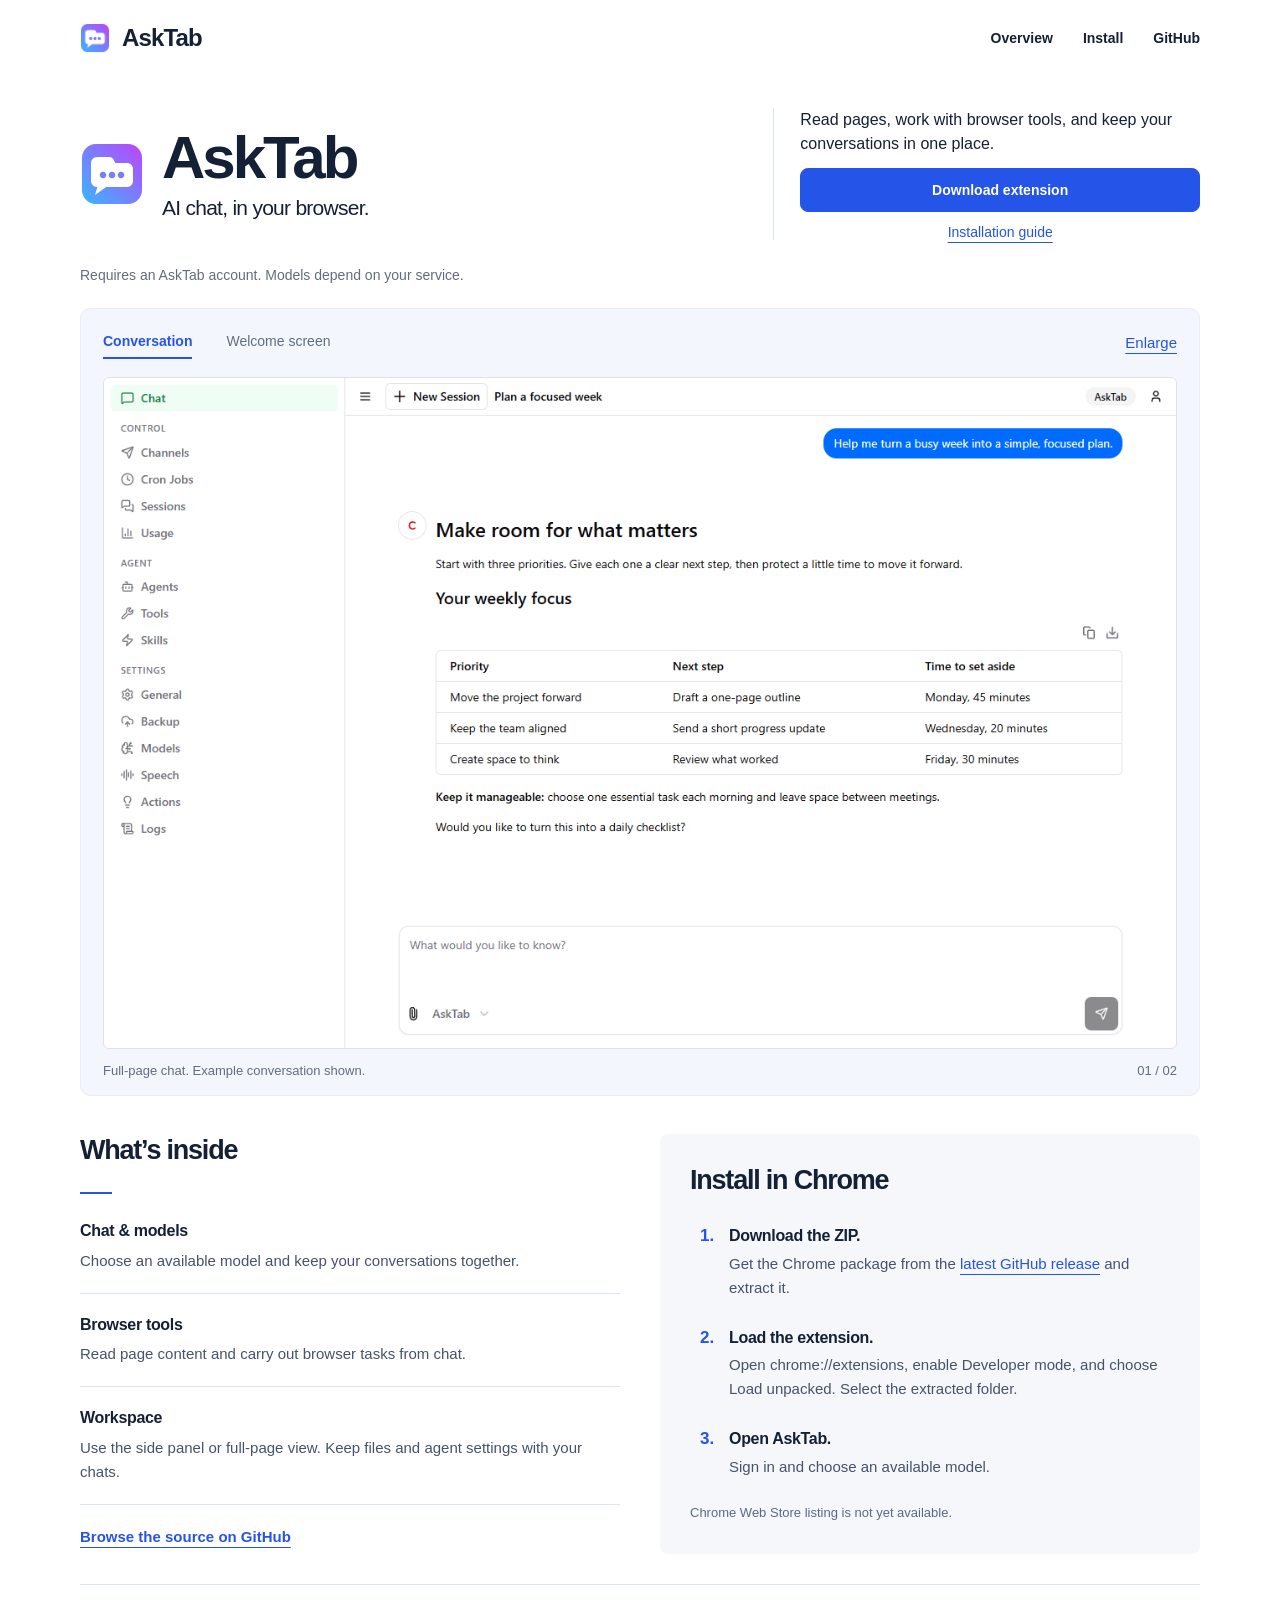
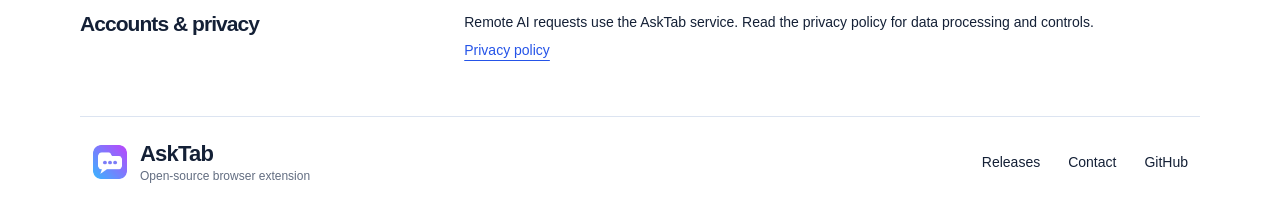
==== commit d194c27a: "design: refine AskTab branding with lighter colors and compact typography" ====
--- a/index.html
+++ b/index.html
@@ -13,15 +13,15 @@
   <meta name="theme-color" content="#ffffff">
   <link rel="canonical" href="https://hicms.github.io/">
   <link rel="icon" type="image/png" href="assets/brand/icon-128.png">
-  <link rel="stylesheet" href="assets/homepage.css">
-  <script src="assets/homepage.js" defer></script>
+  <link rel="stylesheet" href="assets/homepage.css?v=brand-4">
+  <script src="assets/homepage.js?v=brand-4" defer></script>
   <title>AskTab for Chrome</title>
 </head>
 <body>
   <a class="skip-link" href="#main">Skip to content</a>
   <div class="page">
     <header class="header">
-      <a class="brand" href="./" aria-label="AskTab home"><img src="assets/brand/icon-128.png" width="26" height="26" alt="">AskTab</a>
+      <a class="brand" href="./" aria-label="AskTab home"><img src="assets/brand/icon-128.png" width="30" height="30" alt="">AskTab</a>
       <nav aria-label="Main navigation">
         <a href="#overview">Overview</a>
         <a href="#install">Install</a>
@@ -31,16 +31,18 @@
     <main id="main">
       <section id="overview" aria-labelledby="page-title">
         <div class="introduction">
-          <div>
-            <h1 id="page-title">AskTab for Chrome.</h1>
-            <p class="description">An AI chat workspace with tools for<br class="desktop-break"> the pages you browse.</p>
-            <p class="account-note">Requires an AskTab account. Models depend on your service.</p>
+          <div class="product-identity">
+            <img class="product-logo" src="assets/brand/icon-128.png" width="64" height="64" alt="AskTab logo">
+            <div><h1 id="page-title">AskTab</h1>
+            <p class="description">AI chat, in your browser.</p></div>
           </div>
           <div class="download">
+            <p>Read pages, work with browser tools, and keep your conversations in one place.</p>
             <a class="button" href="https://github.com/hicms/ask-tab/releases/latest">Download extension</a>
             <a href="#install">Installation guide</a>
           </div>
         </div>
+        <p class="account-note">Requires an AskTab account. Models depend on your service.</p>
         <div class="gallery" aria-label="AskTab screenshots">
           <div class="gallery-toolbar">
             <div class="tabs" aria-label="Choose a screenshot">
@@ -81,7 +83,7 @@
       </section>
     </main>
     <footer>
-      <div class="footer-brand"><a href="./">AskTab</a><span>Open-source browser extension</span></div>
+      <div class="footer-brand"><img src="assets/brand/icon-128.png" width="36" height="36" alt=""><div><a href="./">AskTab</a><span>Open-source browser extension</span></div></div>
       <nav aria-label="Footer navigation"><a href="https://github.com/hicms/ask-tab/releases">Releases</a><a href="mailto:zj274072663@gmail.com">Contact</a><a href="https://github.com/hicms/ask-tab">GitHub</a></nav>
     </footer>
   </div>
--- a/assets/homepage.css
+++ b/assets/homepage.css
@@ -1,8 +1,10 @@
 :root {
   color-scheme: light;
-  --ink: #232323;
-  --muted: #686868;
-  --rule: #dedede;
+  --ink: #142036;
+  --muted: #626d81;
+  --blue: #2554e8;
+  --rule: #dce4f1;
+  --pale: #f5f7fb;
   font-family: -apple-system, BlinkMacSystemFont, "Segoe UI", Arial, sans-serif;
   color: var(--ink);
   background: #fff;
@@ -12,95 +14,135 @@
 * { box-sizing: border-box; }
 body { margin: 0; }
 html { scroll-padding-top: 24px; }
-a { color: inherit; text-underline-offset: 4px; text-decoration-thickness: 1px; }
-a:hover { color: #666; }
-a:focus-visible, button:focus-visible { outline: 2px solid #232323; outline-offset: 5px; }
+a { color: var(--blue); text-underline-offset: 5px; text-decoration-thickness: 1px; }
+a:hover { text-decoration-thickness: 2px; }
+a:focus-visible, button:focus-visible { outline: 3px solid currentColor; outline-offset: 5px; }
 button { font: inherit; color: inherit; cursor: pointer; }
 img { display: block; max-width: 100%; height: auto; }
 p { margin: 0; line-height: 1.6; }
 .page { width: min(1120px, calc(100% - 64px)); margin-inline: auto; }
 .skip-link { position: absolute; left: 16px; top: -80px; padding: 12px; background: #fff; z-index: 5; }
 .skip-link:focus { top: 10px; }
-.header { min-height: 76px; display: flex; align-items: center; justify-content: space-between; gap: 24px; border-bottom: 1px solid var(--rule); }
-.brand { display: flex; align-items: center; gap: 10px; font: 25px Georgia, "Times New Roman", serif; text-decoration: none; }
-.brand img { width: 26px; height: 26px; }
-nav { display: flex; gap: 30px; font-size: 14px; }
-.header nav a { text-decoration: none; padding-block: 10px; }
-.header nav a:hover { text-decoration: underline; }
-.introduction { display: flex; justify-content: space-between; align-items: center; gap: 32px; padding: 42px 0 36px; }
-h1, h2 { font-family: Georgia, "Times New Roman", serif; font-weight: 400; }
-h1 { margin: 0 0 16px; font-size: clamp(38px, 4.1vw, 60px); letter-spacing: -.045em; line-height: 1.1; }
-.description { font-size: 24px; line-height: 1.4; letter-spacing: -.018em; }
-.account-note { margin-top: 12px; color: var(--muted); font-size: 14px; }
-.download { display: flex; flex-direction: column; align-items: center; flex-shrink: 0; gap: 14px; font-size: 14px; padding-top: 35px; }
-.button { display: inline-flex; justify-content: center; align-items: center; min-height: 46px; padding: 12px 24px; background: var(--ink); color: #fff; border: 1px solid var(--ink); border-radius: 3px; text-decoration: none; font-weight: 600; }
-.button:hover { background: #444; color: #fff; }
-.gallery-toolbar { display: flex; justify-content: space-between; align-items: center; gap: 20px; margin-bottom: 16px; font-size: 14px; }
-.tabs { display: flex; gap: 28px; }
+.header { min-height: 76px; display: flex; align-items: center; justify-content: space-between; gap: 24px; }
+.brand { display: flex; align-items: center; gap: 12px; font-size: 24px; font-weight: 700; letter-spacing: -.035em; text-decoration: none; color: var(--ink); }
+.brand img { width: 30px; height: 30px; }
+nav { display: flex; gap: 30px; font-size: 14px; font-weight: 550; }
+.header nav a { color: var(--ink); text-decoration: none; padding-block: 10px; }
+.header nav a:hover { color: var(--blue); text-decoration: underline; }
+.introduction { display: grid; grid-template-columns: minmax(0, 1.55fr) minmax(0, 1fr); align-items: center; gap: 32px; padding: 32px 0 24px; }
+.product-identity { display: flex; align-items: center; gap: 18px; }
+.product-logo { width: 64px; height: 64px; flex: 0 0 auto; }
+h1 { margin: 0 0 4px; font-size: 60px; letter-spacing: -.05em; line-height: 1.05; font-weight: 750; }
+.description { font-size: 21px; line-height: 1.4; letter-spacing: -.035em; }
+.account-note { margin: 0 0 22px; color: var(--muted); font-size: 14px; }
+.download { display: flex; flex-direction: column; align-items: stretch; gap: 12px; font-size: 14px; padding-left: 26px; border-left: 1px solid var(--rule); }
+.download > p { font-size: 16px; line-height: 1.5; }
+.download > a:last-child { align-self: center; }
+.button { display: inline-flex; justify-content: center; align-items: center; min-height: 44px; padding: 10px 18px; background: var(--blue); color: #fff; border: 1px solid var(--blue); border-radius: 8px; text-decoration: none; font-weight: 650; }
+.button:hover { background: #1644cc; text-decoration: none; }
+.gallery { padding: 16px 22px 14px; background: #f3f6fc; color: var(--ink); border: 1px solid #e7edf7; border-radius: 10px; }
+.gallery-toolbar { display: flex; justify-content: space-between; align-items: center; gap: 20px; margin-bottom: 18px; font-size: 15px; }
+.gallery a { color: var(--blue); }
+.tabs { display: flex; gap: 34px; }
 .tabs button { border: 0; border-bottom: 2px solid transparent; background: none; padding: 8px 0; color: var(--muted); font-size: 14px; }
-.tabs button.selected { border-bottom-color: var(--ink); color: var(--ink); font-weight: 600; }
+.tabs button.selected { border-bottom-color: var(--blue); color: var(--blue); font-weight: 650; }
 figure { margin: 0; }
-#screen-image { width: 100%; border: 1px solid #ccc; }
+#screen-image { width: 100%; border: 1px solid #dce3ee; border-radius: 6px; background: #fff; }
 figcaption { display: flex; justify-content: space-between; align-items: flex-start; gap: 24px; font-size: 13px; line-height: 1.5; margin-top: 12px; color: var(--muted); }
 #screen-count { white-space: nowrap; }
-.details { display: grid; grid-template-columns: minmax(0, 1fr) minmax(0, 1fr); gap: 68px; border-top: 1px solid var(--rule); margin-top: 42px; padding: 32px 0 38px; font-size: 16px; line-height: 1.6; }
-h2 { margin: 0 0 24px; font-size: 32px; line-height: 1.2; letter-spacing: -.025em; }
-.features { margin: 0 0 24px; }
-.features > div { display: grid; grid-template-columns: 135px minmax(0, 1fr); gap: 18px; padding: 17px 0; border-bottom: 1px solid var(--rule); }
+.details { display: grid; grid-template-columns: minmax(0, 1fr) minmax(0, 1fr); gap: 40px; margin: 38px 0 30px; font-size: 15px; line-height: 1.6; }
+h2 { margin: 0 0 26px; font-size: 27px; line-height: 1.2; letter-spacing: -.045em; font-weight: 750; }
+.features { margin: 0 0 20px; }
+.features::before { content: ""; display: block; width: 32px; border-top: 2px solid var(--blue); margin-bottom: 24px; }
+.features > div { padding: 18px 0 20px; border-bottom: 1px solid var(--rule); }
 .features > div:first-child { padding-top: 0; }
-.features > div:last-child { border-bottom: 0; padding-bottom: 0; }
-dt { font-weight: 600; }
-dd { margin: 0; }
-.steps { padding-left: 24px; margin: 0; }
-.steps li { padding-left: 8px; margin-bottom: 22px; }
-.steps strong { font-weight: 600; }
+dt { font-weight: 650; font-size: 16px; letter-spacing: -.02em; margin-bottom: 5px; }
+dd { margin: 0; color: #46536b; }
+.details section > a { font-weight: 600; }
+#install { background: var(--pale); border-radius: 8px; padding: 30px; }
+.steps { padding-left: 29px; margin: 0; }
+.steps li { padding-left: 10px; margin-bottom: 24px; }
+.steps li::marker { color: var(--blue); font-size: 17px; font-weight: 650; }
+.steps strong { font-weight: 650; font-size: 16px; letter-spacing: -.02em; }
+.steps p { color: #46536b; margin-top: 3px; }
 code { font: inherit; overflow-wrap: anywhere; }
-.store-note { font-size: 14px; color: var(--muted); }
-.privacy { display: grid; grid-template-columns: 200px minmax(0, 1fr); gap: 30px; border-top: 1px solid var(--rule); padding: 26px 0 28px; font-size: 15px; line-height: 1.6; }
-.privacy h2 { font-size: 21px; font-weight: 600; margin: 0; }
+.store-note { font-size: 13px; color: #5b6984; }
+.privacy { display: grid; grid-template-columns: minmax(0, .65fr) minmax(0, 1.35fr); align-items: start; gap: 30px; padding: 26px 0; font-size: 14px; line-height: 1.6; border-top: 1px solid var(--rule); }
+.privacy h2 { font-size: 21px; margin: 0; }
 .privacy p { margin-bottom: 6px; }
-footer { display: flex; align-items: center; justify-content: space-between; gap: 24px; border-top: 1px solid var(--rule); padding: 24px 0 32px; }
-.footer-brand { display: flex; align-items: center; gap: 24px; }
-.footer-brand a { font: 23px Georgia, "Times New Roman", serif; text-decoration: none; }
-.footer-brand span { color: var(--muted); font-size: 13px; }
-#screen-dialog { width: min(1320px, calc(100% - 32px)); max-height: calc(100dvh - 32px); padding: 20px; border: 1px solid #bbb; border-radius: 4px; color: var(--ink); background: white; overflow: auto; }
-#screen-dialog::backdrop { background: #0009; }
+.privacy a { color: var(--blue); }
+footer { display: flex; align-items: center; justify-content: space-between; gap: 24px; border-top: 1px solid var(--rule); margin-top: 28px; padding: 24px 12px 30px; }
+.footer-brand { display: flex; align-items: center; gap: 12px; }
+.footer-brand a { font-size: 22px; font-weight: 700; letter-spacing: -.035em; text-decoration: none; color: var(--ink); }
+.footer-brand span { display: block; color: var(--muted); font-size: 12px; margin-top: 2px; }
+footer nav { font-size: 14px; font-weight: 400; gap: 28px; }
+footer nav a { color: var(--ink); text-decoration: none; }
+footer nav a:hover { color: var(--blue); text-decoration: underline; }
+#screen-dialog { width: min(1320px, calc(100% - 32px)); max-height: calc(100dvh - 32px); padding: 20px; border: 0; border-radius: 10px; color: var(--ink); background: white; overflow: auto; }
+#screen-dialog::backdrop { background: #101c35a3; }
 .dialog-heading { display: flex; align-items: center; justify-content: space-between; gap: 20px; margin-bottom: 18px; }
 .dialog-heading h2 { font-size: 24px; margin: 0; }
-#close-preview { padding: 8px 12px; border: 1px solid #ccc; border-radius: 3px; background: #fff; }
-#close-preview:hover { background: #eee; }
+#close-preview { padding: 8px 12px; border: 1px solid var(--rule); border-radius: 4px; background: #fff; }
+#close-preview:hover { background: var(--pale); }
 #preview-image { width: 100%; border: 1px solid var(--rule); }
 body:has(dialog[open]) { overflow: hidden; }
-@media (max-width: 900px) {
-  .introduction { align-items: flex-start; }
+@media (max-width: 1100px) {
+  .introduction { padding-inline: 0; gap: 24px; grid-template-columns: minmax(0, 1.3fr) minmax(0, 1fr); }
+  .product-logo { width: 64px; height: 64px; }
+  .product-identity { gap: 20px; }
+  h1 { font-size: 56px; }
   .description { font-size: 20px; }
-  .desktop-break { display: none; }
-  .download { padding-top: 8px; }
-  .details { gap: 36px; }
-  .features > div { grid-template-columns: 1fr; gap: 5px; }
-  .footer-brand { align-items: flex-start; flex-direction: column; gap: 7px; }
+  .download { padding-left: 22px; font-size: 14px; }
+  .download > p { font-size: 16px; }
+  .account-note { margin-inline: 0; }
+  .gallery { padding-inline: 20px; }
+  .details { gap: 30px; margin-inline: 0; }
+  h2 { font-size: 27px; }
+  #install { padding: 24px; }
 }
-@media (max-width: 600px) {
-  .page { width: calc(100% - 36px); }
-  .header { min-height: 70px; gap: 16px; flex-wrap: wrap; padding: 14px 0; }
-  .brand { font-size: 22px; }
-  .brand img { width: 22px; height: 22px; }
-  nav { gap: 18px; font-size: 13px; }
-  .introduction { flex-direction: column; gap: 22px; padding: 30px 0 24px; }
-  h1 { font-size: 39px; }
-  .description { font-size: 19px; }
-  .account-note { font-size: 12px; }
-  .download { flex-direction: row; flex-wrap: wrap; align-items: center; justify-content: flex-start; gap: 18px; padding: 0; font-size: 13px; }
-  .button { padding-inline: 18px; }
+@media (max-width: 800px) {
+  .introduction { grid-template-columns: 1fr; padding-top: 30px; gap: 28px; }
+  .download { border: 0; padding: 0; display: grid; grid-template-columns: max-content max-content; align-items: center; gap: 14px 24px; }
+  .download > p { grid-column: 1 / -1; max-width: 520px; font-size: 16px; }
+  .details { grid-template-columns: 1fr; gap: 30px; margin-top: 36px; }
+  .privacy { grid-template-columns: 1fr; gap: 16px; padding: 28px; }
+}
+@media (max-width: 480px) {
+  .page { width: calc(100% - 32px); }
+  .header { min-height: 76px; gap: 16px; flex-wrap: wrap; padding: 12px 0; }
+  .brand { font-size: 23px; gap: 8px; }
+  .brand img { width: 28px; height: 28px; }
+  nav { gap: 16px; font-size: 13px; }
+  .product-identity { gap: 16px; }
+  .product-logo { width: 48px; height: 48px; }
+  h1 { font-size: 44px; }
+  .description { font-size: 16px; max-width: 220px; letter-spacing: -.035em; }
+  .download { display: flex; flex-direction: column; align-items: flex-start; gap: 14px; }
+  .download > a:last-child { align-self: flex-start; }
+  .download > p { font-size: 16px; }
+  .button { min-height: 46px; }
+  .account-note { font-size: 12px; margin-bottom: 20px; }
+  .gallery { padding: 14px 12px 12px; border-radius: 9px; }
   .gallery-toolbar { gap: 12px; margin-bottom: 10px; font-size: 12px; }
-  .tabs { gap: 18px; }
+  .tabs { gap: 16px; }
   .tabs button { font-size: 12px; }
-  figcaption { font-size: 11px; gap: 16px; }
-  .details { grid-template-columns: 1fr; gap: 36px; margin-top: 28px; padding: 28px 0; font-size: 15px; }
-  h2 { font-size: 28px; margin-bottom: 20px; }
-  .features > div { grid-template-columns: 100px minmax(0, 1fr); gap: 16px; }
-  .privacy { grid-template-columns: 1fr; gap: 12px; font-size: 14px; padding: 24px 0; }
-  footer { align-items: flex-start; flex-direction: column; gap: 20px; }
+  #screen-image { border-width: 1px; border-radius: 5px; }
+  figcaption { font-size: 11px; gap: 12px; margin-top: 10px; }
+  .details { font-size: 15px; margin: 30px 0; }
+  h2 { font-size: 25px; margin-bottom: 20px; }
+  dt { font-size: 18px; }
+  #install { padding: 22px; }
+  .steps li { padding-left: 5px; }
+  .privacy { font-size: 14px; padding: 24px; gap: 12px; }
+  .privacy h2 { font-size: 21px; }
+  footer { align-items: flex-start; flex-direction: column; gap: 22px; padding-inline: 0; }
   #screen-dialog { padding: 12px; }
   .dialog-heading h2 { font-size: 21px; }
 }
+@media (max-width: 350px) {
+  .product-logo { width: 44px; height: 44px; }
+  .product-identity { gap: 12px; }
+  h1 { font-size: 40px; }
+  .description { font-size: 15px; }
+  .tabs { gap: 12px; }
+}
